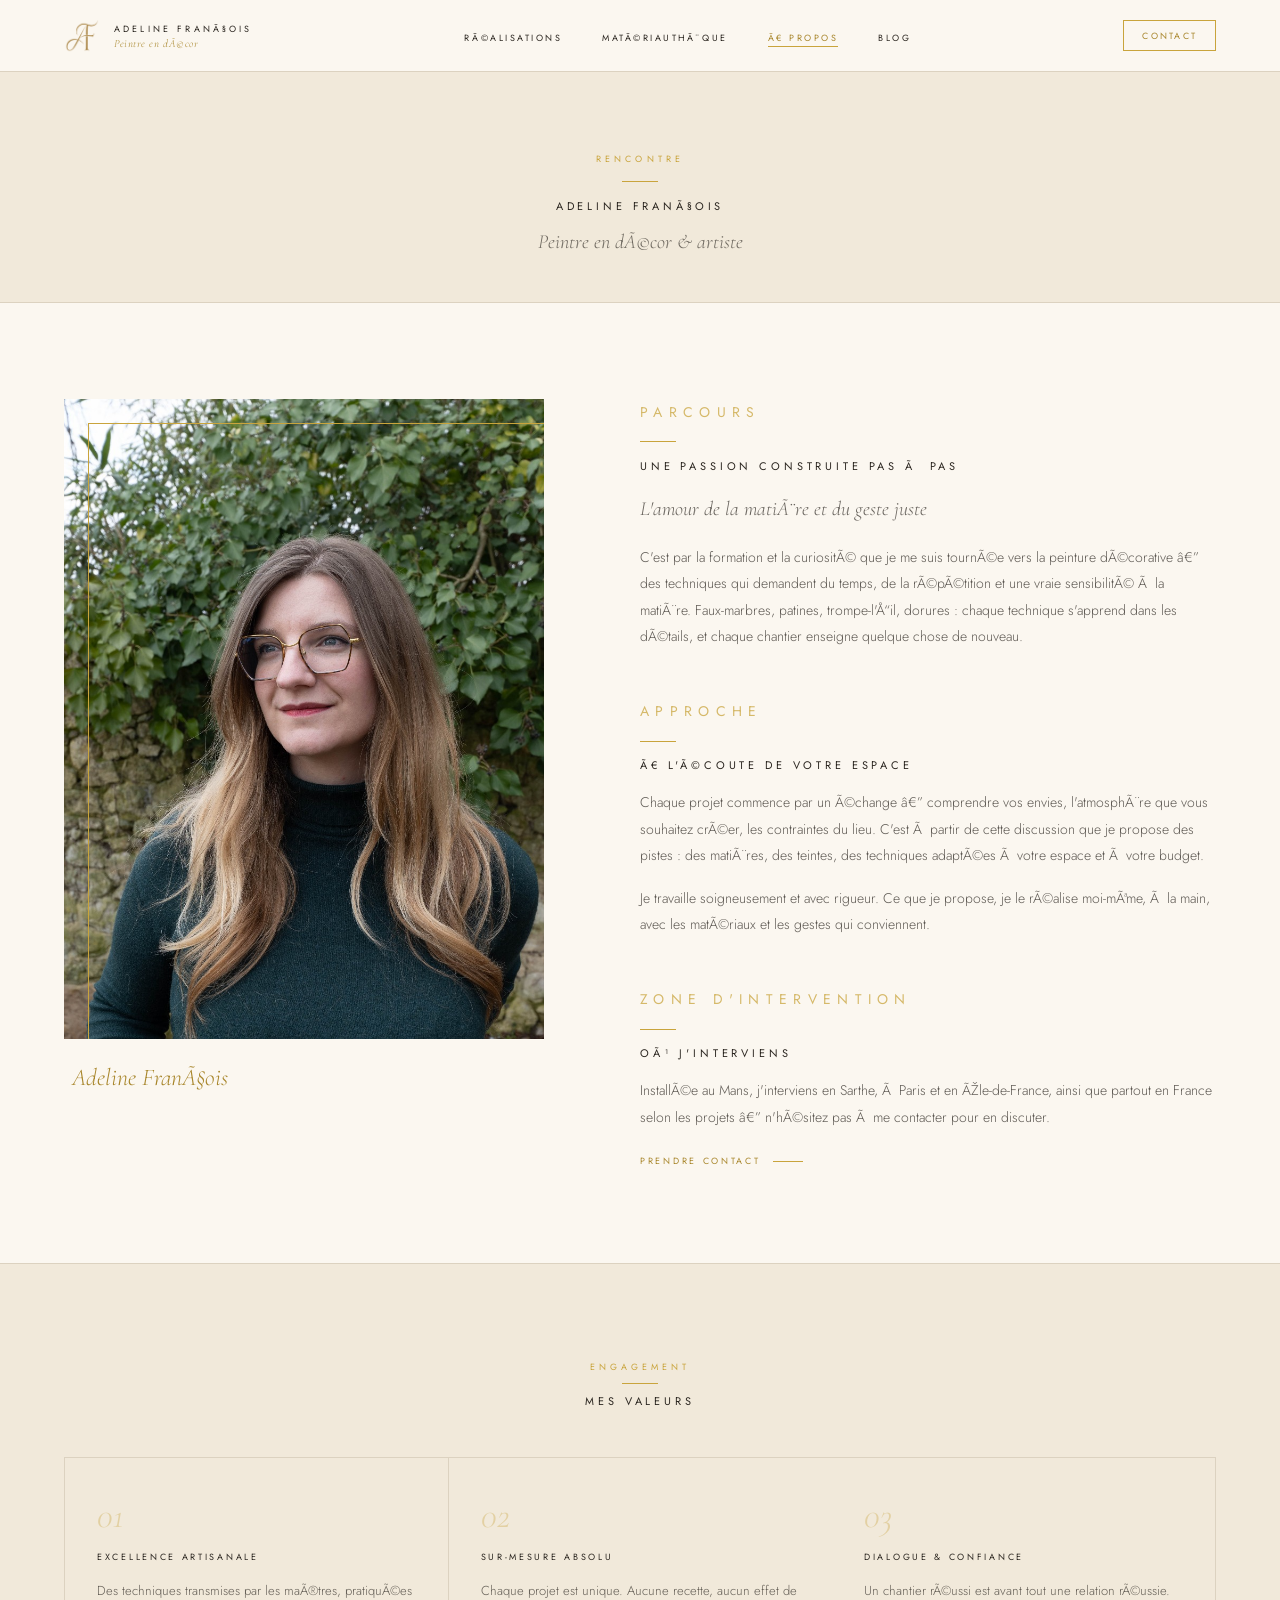
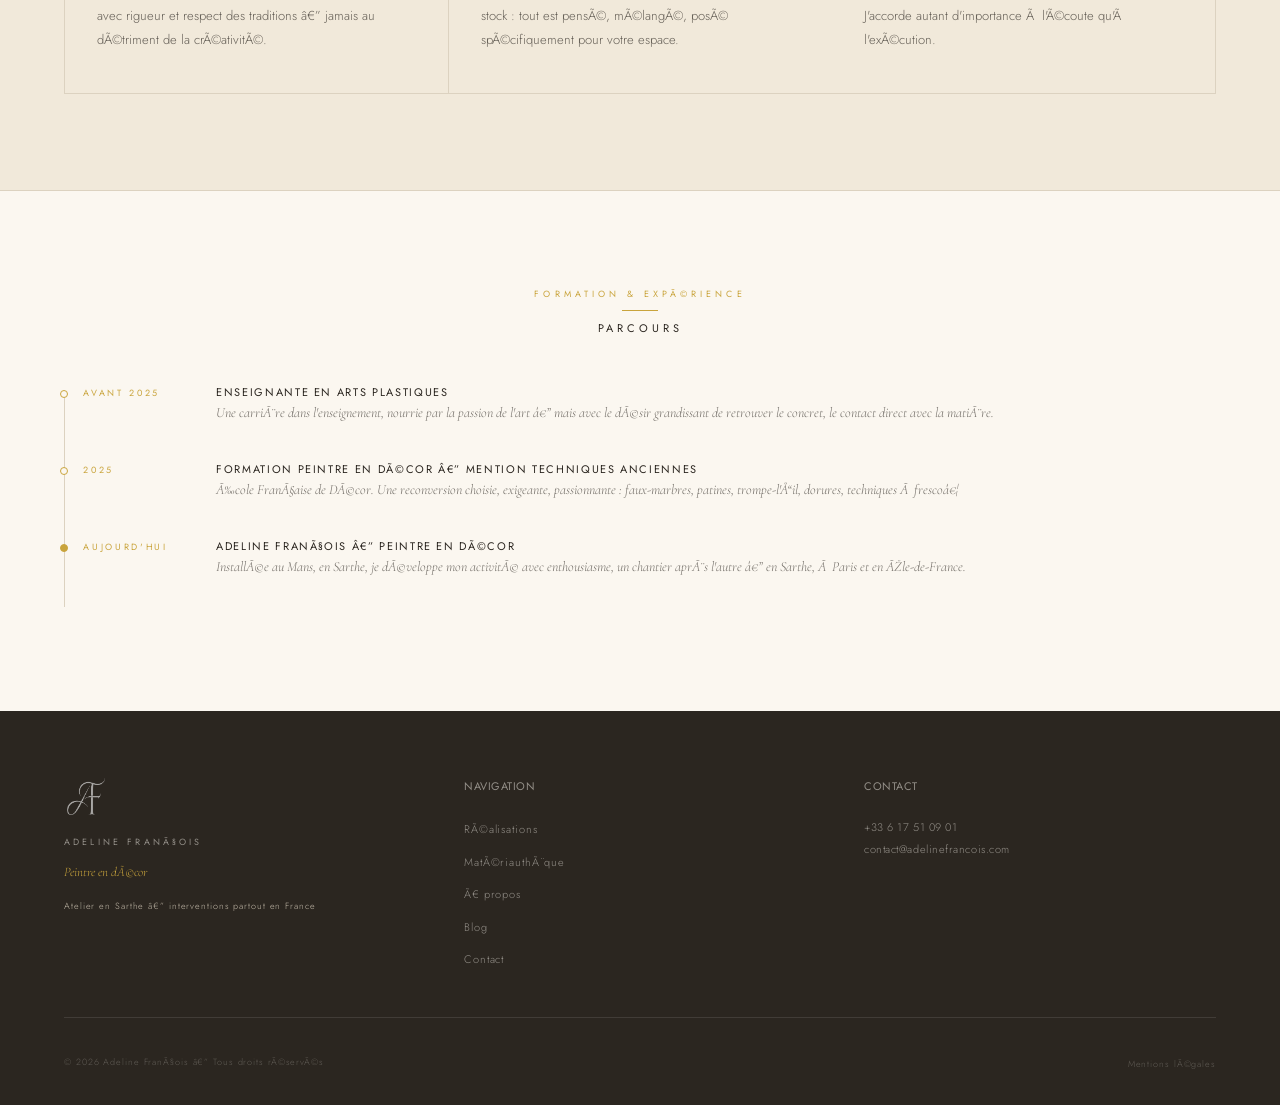
==== a-propos.html @ b9751986 "Add files via upload" ====
﻿<!DOCTYPE html>
<html lang="fr">
<head>
  <meta charset="UTF-8">
  <meta name="viewport" content="width=device-width, initial-scale=1.0">
  <title>Ã€ propos â€” Adeline FranÃ§ois, Peintre en dÃ©cor</title>
  <meta name="description" content="Adeline FranÃ§ois, peintre en dÃ©cor et artiste. Formation, parcours et philosophie au service de projets d'exception.">
  <link rel="icon" type="image/png" href="images/logo-or.png">
  <link rel="stylesheet" href="css/style.css">
  <style>
    .page-hero {
      margin-top: var(--nav-h);
      padding: 5rem var(--side) 3rem;
      background: var(--lin);
      border-bottom: 0.5px solid var(--greige);
      text-align: center;
      display: flex; flex-direction: column; align-items: center; gap: 1rem;
    }
    .apropos-main {
      padding: 6rem var(--side);
      background: var(--ivoire);
      display: grid;
      grid-template-columns: 1fr 1.2fr;
      gap: 6rem;
      align-items: start;
    }
    .apropos-photo-wrap {
      position: sticky;
      top: calc(var(--nav-h) + 2rem);
    }
    .apropos-photo-grande {
      aspect-ratio: 3/4;
      background: var(--lin);
      position: relative;
      overflow: hidden;
    }
    .apropos-photo-grande::after {
      content: '';
      position: absolute;
      top: 1.5rem; left: 1.5rem; right: -1.5rem; bottom: -1.5rem;
      border: 0.5px solid var(--or);
      pointer-events: none;
    }
    .apropos-texte {
      display: flex; flex-direction: column; gap: 3rem;
    }
    .apropos-bloc { display: flex; flex-direction: column; gap: 1rem; }
    .apropos-bloc p { font-size: 14px; line-height: 1.9; opacity: 0.75; }

    .valeurs {
      padding: 6rem var(--side);
      background: var(--lin);
      border-top: 0.5px solid var(--greige);
    }
    .valeurs-grid {
      display: grid;
      grid-template-columns: repeat(3, 1fr);
      gap: 0.5px;
      background: var(--greige);
      border: 0.5px solid var(--greige);
      margin-top: 3rem;
    }
    .valeur-card {
      background: var(--lin);
      padding: 2.5rem 2rem;
      display: flex; flex-direction: column; gap: 1rem;
    }
    .valeur-num {
      font-family: 'Cormorant Garamond', serif; font-style: italic;
      font-size: 36px; color: var(--or); opacity: 0.35; line-height: 1;
    }
    .valeur-titre { font-size: 9px; letter-spacing: 0.3em; text-transform: uppercase; font-weight: 400; color: var(--encre); }
    .valeur-texte { font-size: 13px; line-height: 1.9; opacity: 0.7; }

    .formations {
      padding: 6rem var(--side);
      background: var(--ivoire);
      border-top: 0.5px solid var(--greige);
    }
    .frise {
      margin-top: 3rem;
      display: flex; flex-direction: column; gap: 0;
      position: relative;
    }
    .frise::before {
      content: '';
      position: absolute;
      left: 0; top: 8px; bottom: 8px;
      width: 0.5px; background: var(--greige);
    }
    .frise-item {
      display: grid; grid-template-columns: 120px 1fr;
      gap: 2rem; padding: 0 0 2.5rem 0; position: relative;
    }
    .frise-annee {
      font-size: 9px; letter-spacing: 0.3em; color: var(--or);
      text-transform: uppercase; font-weight: 400;
      padding-top: 2px; padding-left: 1.2rem;
    }
    .frise-dot {
      position: absolute;
      left: -4px; top: 6px;
      width: 8px; height: 8px; border-radius: 50%;
      background: var(--ivoire); border: 0.5px solid var(--or);
    }
    .frise-contenu { display: flex; flex-direction: column; gap: 4px; }
    .frise-titre { font-size: 11px; letter-spacing: 0.15em; text-transform: uppercase; font-weight: 400; }
    .frise-detail { font-family: 'Cormorant Garamond', serif; font-style: italic; font-size: 14px; opacity: 0.65; }

    @media (max-width: 900px) {
      .apropos-main { grid-template-columns: 1fr; gap: 3rem; }
      .apropos-photo-wrap { position: static; }
      .valeurs-grid { grid-template-columns: 1fr; }
    }
  </style>
</head>
<body>

  <nav class="nav">
    <a href="index.html" class="nav-logo">
      <img src="images/logo-or.png" alt="Monogramme AF">
      <div class="nav-logo-text">
        <span>Adeline FranÃ§ois</span>
        <span>Peintre en dÃ©cor</span>
      </div>
    </a>
    <ul class="nav-links">
      <li><a href="realisations.html">RÃ©alisations</a></li>
      <li><a href="materiautheque.html">MatÃ©riauthÃ¨que</a></li>
      <li><a href="a-propos.html" class="active">Ã€ propos</a></li>
      <li><a href="blog.html">Blog</a></li>
    </ul>
    <a href="contact.html" class="nav-contact">Contact</a>
    <button class="nav-burger" aria-label="Menu"><span></span><span></span><span></span></button>
  </nav>
  <div class="nav-mobile">
    <a href="realisations.html">RÃ©alisations</a>
    <a href="materiautheque.html">MatÃ©riauthÃ¨que</a>
    <a href="a-propos.html">Ã€ propos</a>
    <a href="blog.html">Blog</a>
    <a href="contact.html">Contact</a>
  </div>

  <div class="page-hero">
    <p class="label fade-in">Rencontre</p>
    <div class="separateur"></div>
    <h1 class="titre-section fade-in">Adeline FranÃ§ois</h1>
    <p class="accent fade-in" style="font-size: 20px; opacity: 0.65;">Peintre en dÃ©cor &amp; artiste</p>
  </div>

  <section class="apropos-main">
    <div class="apropos-photo-wrap fade-in">
      <div class="apropos-photo-grande">
        <img src="images/A propos.jpg" alt="Adeline FranÃ§ois" style="width:100%;height:100%;object-fit:cover;display:block;">
      </div>
      <p class="apropos-signature" style="margin-top: 1.5rem; padding-left: 0.5rem; font-size: 24px;">Adeline FranÃ§ois</p>
    </div>

    <div class="apropos-texte">
      <div class="apropos-bloc fade-in">
        <p class="label">Parcours</p>
        <div class="or-line"></div>
        <h2 class="titre-section">Une passion construite pas Ã  pas</h2>
        <p class="accent" style="font-size: 20px; opacity: 0.7;">L'amour de la matiÃ¨re et du geste juste</p>
        <p>C'est par la formation et la curiositÃ© que je me suis tournÃ©e vers la peinture dÃ©corative â€” des techniques qui demandent du temps, de la rÃ©pÃ©tition et une vraie sensibilitÃ© Ã  la matiÃ¨re. Faux-marbres, patines, trompe-l'Å“il, dorures : chaque technique s'apprend dans les dÃ©tails, et chaque chantier enseigne quelque chose de nouveau.</p>
      </div>

      <div class="apropos-bloc fade-in">
        <p class="label">Approche</p>
        <div class="or-line"></div>
        <h2 class="titre-section">Ã€ l'Ã©coute de votre espace</h2>
        <p>Chaque projet commence par un Ã©change â€” comprendre vos envies, l'atmosphÃ¨re que vous souhaitez crÃ©er, les contraintes du lieu. C'est Ã  partir de cette discussion que je propose des pistes : des matiÃ¨res, des teintes, des techniques adaptÃ©es Ã  votre espace et Ã  votre budget.</p>
        <p>Je travaille soigneusement et avec rigueur. Ce que je propose, je le rÃ©alise moi-mÃªme, Ã  la main, avec les matÃ©riaux et les gestes qui conviennent.</p>
      </div>

      <div class="apropos-bloc fade-in">
        <p class="label">Zone d'intervention</p>
        <div class="or-line"></div>
        <h2 class="titre-section">OÃ¹ j'interviens</h2>
        <p>InstallÃ©e au Mans, j'interviens en Sarthe, Ã  Paris et en ÃŽle-de-France, ainsi que partout en France selon les projets â€” n'hÃ©sitez pas Ã  me contacter pour en discuter.</p>
        <a href="contact.html" class="btn-lien" style="margin-top: 0.5rem;">Prendre contact</a>
      </div>
    </div>
  </section>

  <section class="valeurs">
    <div class="section-header fade-in">
      <p class="label">Engagement</p>
      <div class="separateur"></div>
      <h2 class="titre-section">Mes valeurs</h2>
    </div>
    <div class="valeurs-grid">
      <div class="valeur-card fade-in">
        <div class="valeur-num">01</div>
        <h3 class="valeur-titre">Excellence artisanale</h3>
        <p class="valeur-texte">Des techniques transmises par les maÃ®tres, pratiquÃ©es avec rigueur et respect des traditions â€” jamais au dÃ©triment de la crÃ©ativitÃ©.</p>
      </div>
      <div class="valeur-card fade-in">
        <div class="valeur-num">02</div>
        <h3 class="valeur-titre">Sur-mesure absolu</h3>
        <p class="valeur-texte">Chaque projet est unique. Aucune recette, aucun effet de stock : tout est pensÃ©, mÃ©langÃ©, posÃ© spÃ©cifiquement pour votre espace.</p>
      </div>
      <div class="valeur-card fade-in">
        <div class="valeur-num">03</div>
        <h3 class="valeur-titre">Dialogue &amp; confiance</h3>
        <p class="valeur-texte">Un chantier rÃ©ussi est avant tout une relation rÃ©ussie. J'accorde autant d'importance Ã  l'Ã©coute qu'Ã  l'exÃ©cution.</p>
      </div>
    </div>
  </section>

  <section class="formations">
    <div class="section-header fade-in">
      <p class="label">Formation &amp; expÃ©rience</p>
      <div class="separateur"></div>
      <h2 class="titre-section">Parcours</h2>
    </div>
    <div class="frise">
      <div class="frise-item fade-in">
        <p class="frise-annee">Avant 2025</p>
        <div>
          <div class="frise-dot"></div>
          <div class="frise-contenu">
            <p class="frise-titre">Enseignante en arts plastiques</p>
            <p class="frise-detail">Une carriÃ¨re dans l'enseignement, nourrie par la passion de l'art â€” mais avec le dÃ©sir grandissant de retrouver le concret, le contact direct avec la matiÃ¨re.</p>
          </div>
        </div>
      </div>
      <div class="frise-item fade-in">
        <p class="frise-annee">2025</p>
        <div>
          <div class="frise-dot"></div>
          <div class="frise-contenu">
            <p class="frise-titre">Formation peintre en dÃ©cor â€” mention techniques anciennes</p>
            <p class="frise-detail">Ã‰cole FranÃ§aise de DÃ©cor. Une reconversion choisie, exigeante, passionnante : faux-marbres, patines, trompe-l'Å“il, dorures, techniques Ã  frescoâ€¦</p>
          </div>
        </div>
      </div>
      <div class="frise-item fade-in">
        <p class="frise-annee">Aujourd'hui</p>
        <div>
          <div class="frise-dot" style="background: var(--or);"></div>
          <div class="frise-contenu">
            <p class="frise-titre">Adeline FranÃ§ois â€” Peintre en dÃ©cor</p>
            <p class="frise-detail">InstallÃ©e au Mans, en Sarthe, je dÃ©veloppe mon activitÃ© avec enthousiasme, un chantier aprÃ¨s l'autre â€” en Sarthe, Ã  Paris et en ÃŽle-de-France.</p>
          </div>
        </div>
      </div>
    </div>
  </section>

  <footer>
    <div class="footer-top">
      <div class="footer-brand">
        <img src="images/logo-or.png" alt="Adeline FranÃ§ois" style="filter: brightness(0) invert(1); opacity: 0.6; width:44px; height:44px; object-fit:contain;">
        <p class="footer-brand-name">Adeline FranÃ§ois</p>
        <p class="footer-brand-tagline">Peintre en dÃ©cor</p>
        <p style="font-family:'Jost',sans-serif; font-size:9px; letter-spacing:0.1em; color:var(--greige); opacity:0.85; margin-top:3px;">Atelier en Sarthe â€” interventions partout en France</p>
      </div>
      <div class="footer-col">
        <p class="footer-col-titre">Navigation</p>
        <ul>
          <li><a href="realisations.html">RÃ©alisations</a></li>
          <li><a href="materiautheque.html">MatÃ©riauthÃ¨que</a></li>
          <li><a href="a-propos.html">Ã€ propos</a></li>
          <li><a href="blog.html">Blog</a></li>
          <li><a href="contact.html">Contact</a></li>
        </ul>
      </div>
      <div class="footer-col">
        <p class="footer-col-titre">Contact</p>
        <p>
          <a href="tel:+33617510901">+33 6 17 51 09 01</a><br>
          <a href="mailto:contact@adelinefrancois.com">contact@adelinefrancois.com</a>
        </p>
      </div>
    </div>
    <div class="footer-bottom">
      <p class="footer-copy">&copy; 2026 Adeline FranÃ§ois â€” Tous droits rÃ©servÃ©s</p>
      <div class="footer-legal"><a href="mentions-legales.html">Mentions lÃ©gales</a></div>
    </div>
  </footer>

  <script src="js/main.js"></script>
</body>
</html>
---- css/style.css ----
@import url('https://fonts.googleapis.com/css2?family=Jost:wght@300;400&family=Cormorant+Garamond:ital,wght@1,300;1,400&display=swap');

/* ── Variables ─────────────────────────────────────────── */
:root {
  --ivoire:    #FBF7F0;
  --lin:       #F1E9DA;
  --greige:    #DCD2C0;
  --or:        #C9A43C;
  --or-fonce:  #A8862B;
  --encre:     #2B2620;

  --nav-h: 72px;
  --side: clamp(1.5rem, 5vw, 4rem);
}

/* ── Reset ──────────────────────────────────────────────── */
*, *::before, *::after { box-sizing: border-box; margin: 0; padding: 0; }
html { scroll-behavior: smooth; }
body {
  font-family: 'Jost', sans-serif;
  font-weight: 300;
  color: var(--encre);
  background: var(--ivoire);
  -webkit-font-smoothing: antialiased;
}
img { display: block; width: 100%; height: 100%; object-fit: cover; }
a { color: inherit; text-decoration: none; }
ul { list-style: none; }

/* ── Typographie utilitaires ────────────────────────────── */
.label {
  font-size: 9px;
  letter-spacing: 0.45em;
  text-transform: uppercase;
  color: var(--or);
  font-weight: 400;
}
.titre-section {
  font-size: 11px;
  letter-spacing: 0.35em;
  text-transform: uppercase;
  font-weight: 400;
  color: var(--encre);
}
.accent {
  font-family: 'Cormorant Garamond', serif;
  font-style: italic;
  font-weight: 300;
}
.or-line {
  width: 36px;
  height: 0.5px;
  background: var(--or);
}

/* ── Navigation ─────────────────────────────────────────── */
.nav {
  position: fixed;
  top: 0; left: 0; right: 0;
  z-index: 100;
  height: var(--nav-h);
  display: flex;
  align-items: center;
  justify-content: space-between;
  padding: 0 var(--side);
  background: var(--ivoire);
  border-bottom: 0.5px solid var(--greige);
  transition: box-shadow 0.3s;
}
.nav.scrolled { box-shadow: 0 2px 20px rgba(43,38,32,0.06); }

.nav-logo {
  display: flex;
  align-items: center;
  gap: 14px;
}
.nav-logo img {
  width: 36px;
  height: 36px;
  object-fit: contain;
}
.nav-logo-text {
  display: flex;
  flex-direction: column;
  gap: 2px;
}
.nav-logo-text span:first-child {
  font-size: 9px;
  letter-spacing: 0.35em;
  font-weight: 400;
  color: var(--encre);
  text-transform: uppercase;
}
.nav-logo-text span:last-child {
  font-family: 'Cormorant Garamond', serif;
  font-style: italic;
  font-size: 11px;
  color: var(--or-fonce);
  letter-spacing: 0.05em;
}

.nav-links {
  display: flex;
  gap: 2.5rem;
  align-items: center;
}
.nav-links a {
  font-size: 9px;
  letter-spacing: 0.28em;
  text-transform: uppercase;
  font-weight: 400;
  color: var(--encre);
  position: relative;
  padding-bottom: 2px;
  transition: color 0.2s;
}
.nav-links a::after {
  content: '';
  position: absolute;
  bottom: 0; left: 0;
  width: 0; height: 0.5px;
  background: var(--or);
  transition: width 0.3s;
}
.nav-links a:hover { color: var(--or-fonce); }
.nav-links a:hover::after,
.nav-links a.active::after { width: 100%; }
.nav-links a.active { color: var(--or-fonce); }

.nav-contact {
  font-size: 9px;
  letter-spacing: 0.25em;
  text-transform: uppercase;
  font-weight: 400;
  color: var(--or-fonce);
  border: 0.5px solid var(--or);
  padding: 8px 18px;
  transition: background 0.2s, color 0.2s;
}
.nav-contact:hover {
  background: var(--or);
  color: var(--ivoire);
}

.nav-burger {
  display: none;
  flex-direction: column;
  gap: 5px;
  cursor: pointer;
  background: none;
  border: none;
  padding: 4px;
}
.nav-burger span {
  display: block;
  width: 22px;
  height: 0.5px;
  background: var(--encre);
  transition: transform 0.3s, opacity 0.3s;
}

/* ── Hero ───────────────────────────────────────────────── */
.hero {
  margin-top: var(--nav-h);
  display: grid;
  grid-template-columns: 1fr 1fr;
  min-height: calc(100vh - var(--nav-h));
}
.hero-left {
  display: flex;
  flex-direction: column;
  justify-content: center;
  padding: 5rem var(--side);
  gap: 1.5rem;
}
.hero-eyebrow {
  font-family: 'Cormorant Garamond', serif;
  font-style: italic;
  font-size: 16px;
  color: var(--or);
  letter-spacing: 0.04em;
}
.hero-titre {
  font-size: clamp(22px, 3vw, 36px);
  letter-spacing: 0.2em;
  font-weight: 300;
  line-height: 1.5;
  text-transform: uppercase;
  color: var(--encre);
}
.hero-desc {
  font-family: 'Cormorant Garamond', serif;
  font-style: italic;
  font-size: clamp(16px, 2vw, 20px);
  line-height: 1.7;
  color: var(--encre);
  opacity: 0.75;
  max-width: 400px;
}
.btn-lien {
  display: inline-flex;
  align-items: center;
  gap: 12px;
  font-size: 9px;
  letter-spacing: 0.3em;
  text-transform: uppercase;
  font-weight: 400;
  color: var(--or-fonce);
  width: fit-content;
  transition: gap 0.3s;
}
.btn-lien::after {
  content: '';
  display: block;
  width: 30px;
  height: 0.5px;
  background: var(--or);
  transition: width 0.3s;
}
.btn-lien:hover { gap: 18px; }
.btn-lien:hover::after { width: 44px; }

.hero-right {
  background: var(--lin);
  position: relative;
  overflow: hidden;
}
.hero-right img {
  width: 100%;
  height: 100%;
  object-fit: cover;
}
.hero-image-placeholder {
  width: 100%;
  height: 100%;
  display: flex;
  align-items: center;
  justify-content: center;
  background: var(--lin);
}
.hero-image-placeholder img.logo-watermark {
  width: 55%;
  height: auto;
  object-fit: contain;
  opacity: 0.15;
}

/* ── Section header centré ──────────────────────────────── */
.section-header {
  text-align: center;
  display: flex;
  flex-direction: column;
  align-items: center;
  gap: 0.6rem;
  margin-bottom: 3rem;
}
.section-header .accent {
  font-size: clamp(18px, 2.5vw, 24px);
  color: var(--encre);
  opacity: 0.6;
}

/* ── Séparateur or ──────────────────────────────────────── */
.separateur {
  width: 36px;
  height: 0.5px;
  background: var(--or);
  margin: 0 auto;
}

/* ── Section savoir-faire ───────────────────────────────── */
.section-savoir {
  padding: 6rem var(--side);
  background: var(--ivoire);
}
.savoir-grid {
  display: grid;
  grid-template-columns: repeat(2, 1fr);
  border: 0.5px solid var(--greige);
  gap: 0.5px;
  background: var(--greige);
}
.savoir-card {
  background: var(--ivoire);
  padding: 2.5rem 2rem;
  display: flex;
  flex-direction: column;
  gap: 1rem;
  transition: background 0.3s;
}
.savoir-card:hover { background: var(--lin); }
.savoir-num {
  font-family: 'Cormorant Garamond', serif;
  font-style: italic;
  font-size: 36px;
  color: var(--or);
  opacity: 0.4;
  line-height: 1;
}
.savoir-titre {
  font-size: 9px;
  letter-spacing: 0.3em;
  text-transform: uppercase;
  font-weight: 400;
  color: var(--encre);
}
.savoir-texte {
  font-size: 13px;
  line-height: 1.9;
  color: var(--encre);
  opacity: 0.7;
}

/* ── Section réalisations (aperçu) ─────────────────────── */
.section-realisations {
  padding: 6rem var(--side);
  background: var(--lin);
}
.galerie-home {
  display: grid;
  grid-template-columns: repeat(3, 1fr);
  gap: 3px;
}
.galerie-item {
  position: relative;
  overflow: hidden;
  background: var(--greige);
  aspect-ratio: 2/3;
}
.galerie-item img { transition: transform 0.6s ease; width: 100%; height: 100%; object-fit: cover; }
.galerie-item:hover img { transform: scale(1.04); }
.galerie-legende {
  position: absolute;
  bottom: 0; left: 0; right: 0;
  padding: 1.5rem 1.2rem 1rem;
  background: linear-gradient(transparent, rgba(43,38,32,0.55));
  opacity: 0;
  transition: opacity 0.3s;
}
.galerie-item:hover .galerie-legende { opacity: 1; }
.galerie-legende span {
  font-size: 9px;
  letter-spacing: 0.22em;
  color: var(--ivoire);
  text-transform: uppercase;
  font-weight: 400;
}
.galerie-placeholder {
  width: 100%;
  height: 100%;
  display: flex;
  align-items: center;
  justify-content: center;
  flex-direction: column;
  gap: 6px;
}
.galerie-placeholder span {
  font-size: 8px;
  letter-spacing: 0.25em;
  color: var(--or-fonce);
  opacity: 0.4;
  text-transform: uppercase;
}
.voir-plus {
  margin-top: 2.5rem;
  text-align: center;
}

/* ── Section matériauthèque ─────────────────────────────── */
.section-materiautheque {
  padding: 6rem var(--side);
  background: var(--lin);
  border-top: 0.5px solid var(--greige);
}
.mat-grid {
  display: grid;
  grid-template-columns: repeat(4, 1fr);
  gap: 2px;
  background: var(--greige);
  border: 0.5px solid var(--greige);
}
.mat-card {
  background: var(--ivoire);
  aspect-ratio: 3/4;
  position: relative;
  overflow: hidden;
  display: flex;
  flex-direction: column;
  justify-content: flex-end;
  transition: background 0.3s;
}
.mat-card-bg {
  position: absolute;
  inset: 0;
  background: var(--greige);
}
.mat-card-placeholder {
  position: absolute;
  inset: 0;
  display: flex;
  align-items: center;
  justify-content: center;
}
.mat-card-placeholder span {
  font-size: 7px;
  letter-spacing: 0.2em;
  color: var(--or-fonce);
  opacity: 0.4;
  text-transform: uppercase;
}
.mat-card-info {
  position: relative;
  padding: 1.2rem 1rem;
  background: var(--ivoire);
  border-top: 0.5px solid var(--greige);
}
.mat-card-nom {
  font-size: 9px;
  letter-spacing: 0.25em;
  text-transform: uppercase;
  font-weight: 400;
  color: var(--encre);
  margin-bottom: 3px;
}
.mat-card-desc {
  font-family: 'Cormorant Garamond', serif;
  font-style: italic;
  font-size: 12px;
  color: var(--encre);
  opacity: 0.6;
}

/* ── Section à propos ───────────────────────────────────── */
.section-apropos {
  padding: 6rem var(--side);
  background: var(--ivoire);
  display: grid;
  grid-template-columns: 1fr 1fr;
  gap: 5rem;
  align-items: center;
}
.apropos-photo {
  aspect-ratio: 3/4;
  background: var(--lin);
  position: relative;
  overflow: hidden;
}
.apropos-photo::after {
  content: '';
  position: absolute;
  top: 1.5rem; left: 1.5rem; right: -1.5rem; bottom: -1.5rem;
  border: 0.5px solid var(--or);
  z-index: 0;
  pointer-events: none;
}
.apropos-photo > * { position: relative; z-index: 1; }
.apropos-texte {
  display: flex;
  flex-direction: column;
  gap: 1.5rem;
}
.apropos-texte p {
  font-size: 14px;
  line-height: 1.9;
  opacity: 0.75;
}
.apropos-signature {
  font-family: 'Cormorant Garamond', serif;
  font-style: italic;
  font-size: 22px;
  color: var(--or-fonce);
}

/* ── Section blog ───────────────────────────────────────── */
.section-blog {
  padding: 6rem var(--side);
  background: var(--lin);
}
.blog-grid {
  display: grid;
  grid-template-columns: repeat(3, 1fr);
  gap: 2px;
  background: var(--greige);
  border: 0.5px solid var(--greige);
}
.blog-card {
  background: var(--ivoire);
  display: flex;
  flex-direction: column;
  transition: background 0.3s;
}
.blog-card:hover { background: #FBF7F0; }
.blog-card-img {
  aspect-ratio: 4/3;
  background: var(--greige);
  overflow: hidden;
  position: relative;
}
.blog-card-img img { transition: transform 0.5s ease; }
.blog-card:hover .blog-card-img img { transform: scale(1.04); }
.blog-card-body {
  padding: 1.5rem 1.5rem 2rem;
  display: flex;
  flex-direction: column;
  gap: 0.75rem;
  flex: 1;
}
.blog-date {
  font-size: 9px;
  letter-spacing: 0.25em;
  color: var(--or);
  text-transform: uppercase;
}
.blog-titre {
  font-size: 12px;
  letter-spacing: 0.1em;
  font-weight: 400;
  text-transform: uppercase;
  line-height: 1.6;
  color: var(--encre);
}
.blog-extrait {
  font-family: 'Cormorant Garamond', serif;
  font-style: italic;
  font-size: 14px;
  line-height: 1.7;
  color: var(--encre);
  opacity: 0.65;
  flex: 1;
}
.blog-lire {
  font-size: 8px;
  letter-spacing: 0.3em;
  text-transform: uppercase;
  color: var(--or-fonce);
  display: flex;
  align-items: center;
  gap: 8px;
  transition: gap 0.3s;
}
.blog-lire::after {
  content: '';
  display: block;
  width: 20px;
  height: 0.5px;
  background: var(--or);
  transition: width 0.3s;
}
.blog-card:hover .blog-lire { gap: 12px; }
.blog-card:hover .blog-lire::after { width: 32px; }

/* ── Section contact ────────────────────────────────────── */
.section-contact {
  padding: 6rem var(--side);
  background: var(--ivoire);
  display: grid;
  grid-template-columns: 1fr 1fr;
  gap: 5rem;
  align-items: start;
}
.contact-info {
  display: flex;
  flex-direction: column;
  gap: 2rem;
}
.contact-info p {
  font-family: 'Cormorant Garamond', serif;
  font-style: italic;
  font-size: clamp(18px, 2.5vw, 26px);
  line-height: 1.6;
  color: var(--encre);
  opacity: 0.8;
}
.contact-details {
  display: flex;
  flex-direction: column;
  gap: 0.75rem;
}
.contact-details a {
  font-size: 12px;
  letter-spacing: 0.08em;
  color: var(--encre);
  opacity: 0.7;
  transition: color 0.2s, opacity 0.2s;
}
.contact-details a:hover { color: var(--or-fonce); opacity: 1; }

.contact-form {
  display: flex;
  flex-direction: column;
  gap: 1.2rem;
}
.form-groupe {
  display: flex;
  flex-direction: column;
  gap: 6px;
}
.form-groupe label {
  font-size: 8px;
  letter-spacing: 0.35em;
  text-transform: uppercase;
  color: var(--encre);
  opacity: 0.6;
}
.form-groupe input,
.form-groupe textarea,
.form-groupe select {
  width: 100%;
  background: transparent;
  border: none;
  border-bottom: 0.5px solid var(--greige);
  padding: 10px 0;
  font-family: 'Jost', sans-serif;
  font-weight: 300;
  font-size: 14px;
  color: var(--encre);
  outline: none;
  transition: border-color 0.2s;
  -webkit-appearance: none;
  border-radius: 0;
}
.form-groupe input[type="checkbox"] {
  width: auto;
  height: auto;
  border: none;
  padding: 0;
  flex-shrink: 0;
}
.form-groupe input:focus,
.form-groupe textarea:focus,
.form-groupe select:focus {
  border-bottom-color: var(--or);
}
.form-groupe textarea {
  resize: none;
  height: 100px;
}
.form-groupe select {
  cursor: pointer;
  background-image: url("data:image/svg+xml,%3Csvg xmlns='http://www.w3.org/2000/svg' width='10' height='6'%3E%3Cpath d='M0 0l5 6 5-6z' fill='%23A8862B'/%3E%3C/svg%3E");
  background-repeat: no-repeat;
  background-position: right 4px center;
  padding-right: 20px;
}
.btn-envoyer {
  font-family: 'Jost', sans-serif;
  font-weight: 400;
  font-size: 9px;
  letter-spacing: 0.35em;
  text-transform: uppercase;
  color: var(--ivoire);
  background: var(--or-fonce);
  border: none;
  padding: 16px 32px;
  cursor: pointer;
  margin-top: 0.5rem;
  transition: background 0.2s;
  align-self: flex-start;
}
.btn-envoyer:hover { background: var(--or); }
.form-success {
  display: none;
  font-family: 'Cormorant Garamond', serif;
  font-style: italic;
  font-size: 16px;
  color: var(--or-fonce);
  padding: 1.5rem 0;
}

/* ── Footer ─────────────────────────────────────────────── */
footer {
  background: var(--encre);
  padding: 4rem var(--side) 2rem;
}
.footer-top {
  display: grid;
  grid-template-columns: 1fr 1fr 1fr;
  gap: 3rem;
  padding-bottom: 3rem;
  border-bottom: 0.5px solid rgba(255,255,255,0.1);
  margin-bottom: 2rem;
}
.footer-brand {
  display: flex;
  flex-direction: column;
  gap: 1rem;
}
.footer-brand img {
  width: 50px;
  height: 50px;
  object-fit: contain;
}
.footer-brand-name {
  font-size: 9px;
  letter-spacing: 0.35em;
  text-transform: uppercase;
  color: rgba(251,247,240,0.5);
  font-weight: 400;
}
.footer-brand-tagline {
  font-family: 'Cormorant Garamond', serif;
  font-style: italic;
  font-size: 13px;
  color: var(--or);
}
.footer-col-titre {
  font-size: 8px;
  letter-spacing: 0.4em;
  text-transform: uppercase;
  color: var(--or);
  margin-bottom: 1.2rem;
  font-weight: 400;
}
.footer-col ul {
  display: flex;
  flex-direction: column;
  gap: 0.6rem;
}
.footer-col ul a {
  font-size: 11px;
  letter-spacing: 0.08em;
  color: rgba(251,247,240,0.5);
  transition: color 0.2s;
}
.footer-col ul a:hover { color: var(--ivoire); }
.footer-col p {
  font-size: 11px;
  letter-spacing: 0.05em;
  color: rgba(251,247,240,0.5);
  line-height: 2;
}
.footer-col p a { color: rgba(251,247,240,0.5); transition: color 0.2s; }
.footer-col p a:hover { color: var(--ivoire); }
.footer-bottom {
  display: flex;
  justify-content: space-between;
  align-items: center;
}
.footer-copy {
  font-size: 9px;
  letter-spacing: 0.1em;
  color: rgba(251,247,240,0.25);
}
.footer-legal a {
  font-size: 9px;
  letter-spacing: 0.1em;
  color: rgba(251,247,240,0.25);
  transition: color 0.2s;
}
.footer-legal a:hover { color: rgba(251,247,240,0.5); }

/* ── Responsive ─────────────────────────────────────────── */
@media (max-width: 900px) {
  .nav-links, .nav-contact { display: none; }
  .nav-burger { display: flex; }

  .hero { grid-template-columns: 1fr; min-height: auto; }
  .hero-right { min-height: 50vw; }

  .savoir-grid { grid-template-columns: 1fr; }
  .galerie-home {
    grid-template-columns: 1fr 1fr;
  }
  .galerie-item:first-child { grid-row: auto; }

  .mat-grid { grid-template-columns: repeat(2, 1fr); }
  .section-apropos { grid-template-columns: 1fr; }
  .blog-grid { grid-template-columns: 1fr; }
  .section-contact { grid-template-columns: 1fr; gap: 3rem; }
  .footer-top { grid-template-columns: 1fr; gap: 2rem; }
}

/* ── Menu mobile ─────────────────────────────────────────── */
.nav-mobile {
  position: fixed;
  top: var(--nav-h); left: 0; right: 0;
  background: var(--ivoire);
  border-bottom: 0.5px solid var(--greige);
  padding: 2rem var(--side);
  display: flex;
  flex-direction: column;
  gap: 1.5rem;
  transform: translateY(-110%);
  transition: transform 0.35s ease;
  z-index: 99;
}
.nav-mobile.ouvert { transform: translateY(0); }
.nav-mobile a {
  font-size: 10px;
  letter-spacing: 0.3em;
  text-transform: uppercase;
  font-weight: 400;
  color: var(--encre);
  transition: color 0.2s;
}
.nav-mobile a:hover { color: var(--or-fonce); }

/* ── Animation entrée ────────────────────────────────────── */
.fade-in {
  opacity: 0;
  transform: translateY(20px);
  transition: opacity 0.7s ease, transform 0.7s ease;
}
.fade-in.visible {
  opacity: 1;
  transform: translateY(0);
}
</style>
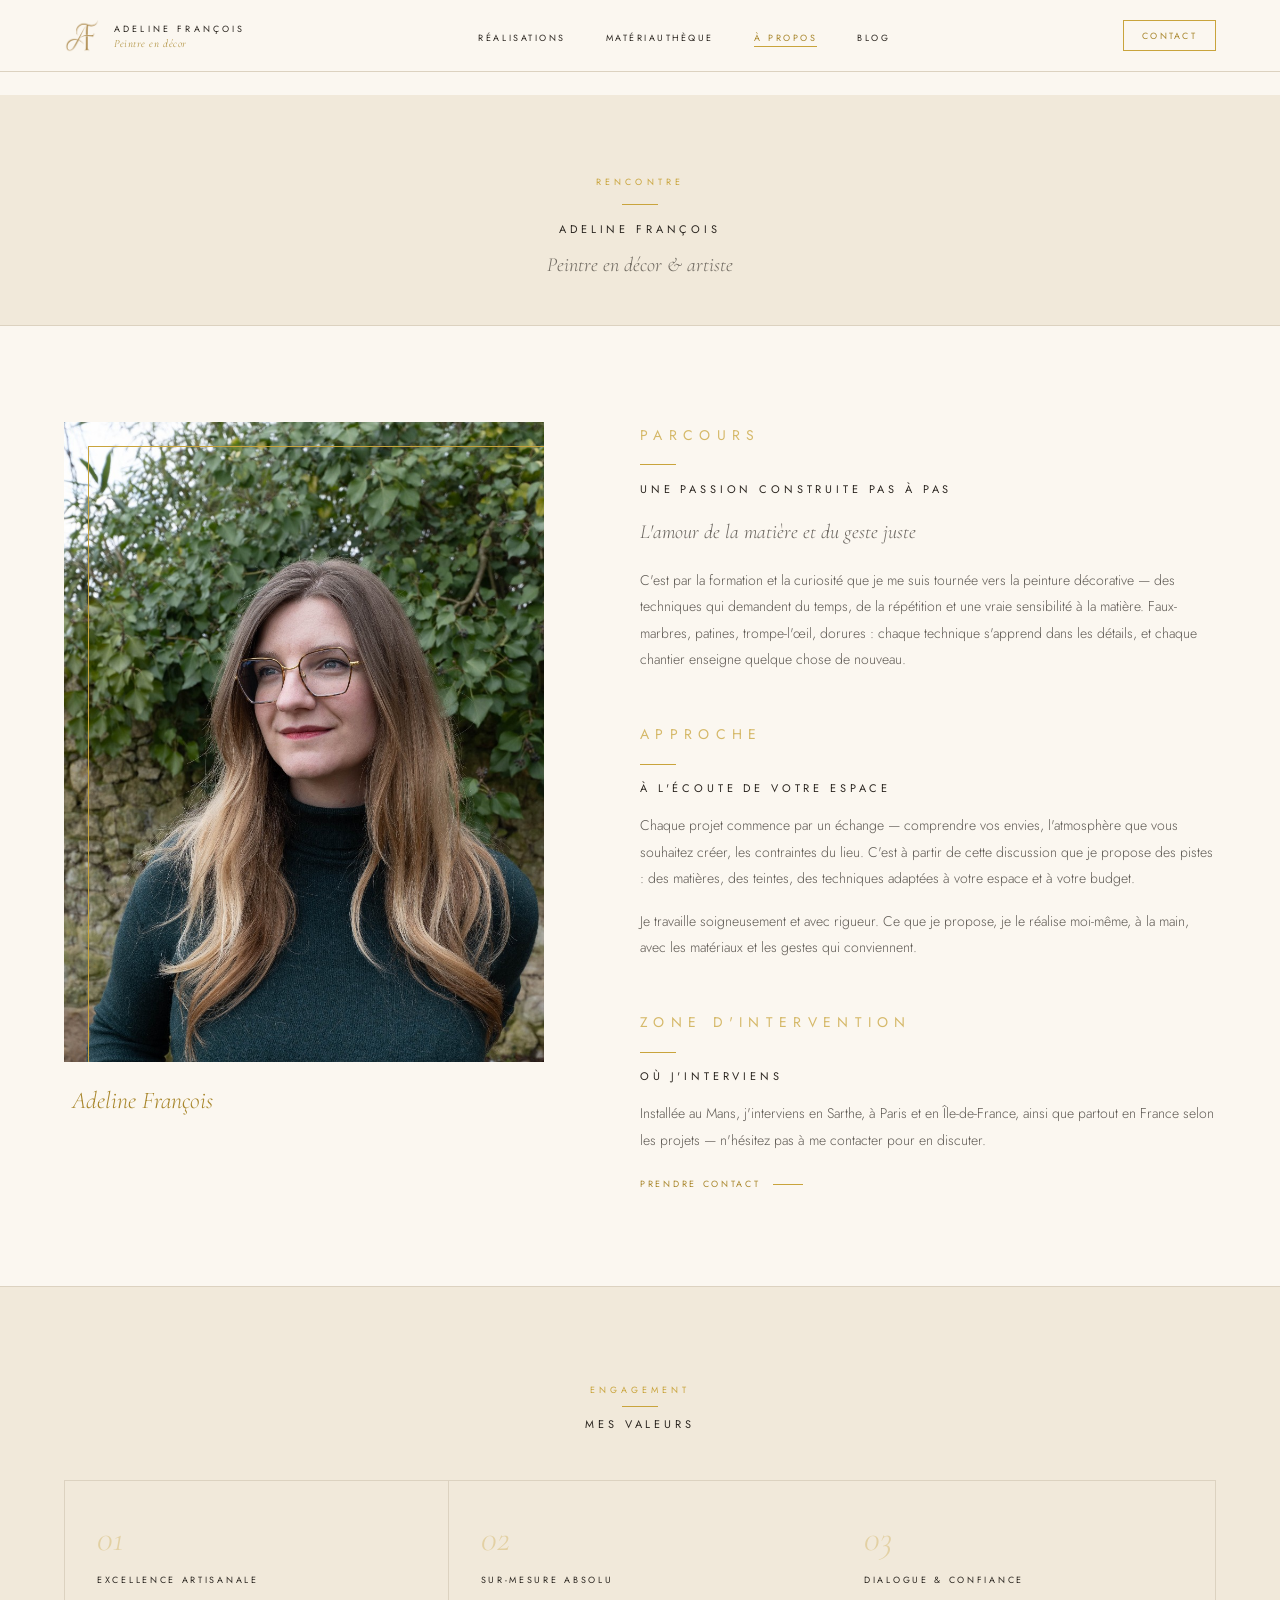
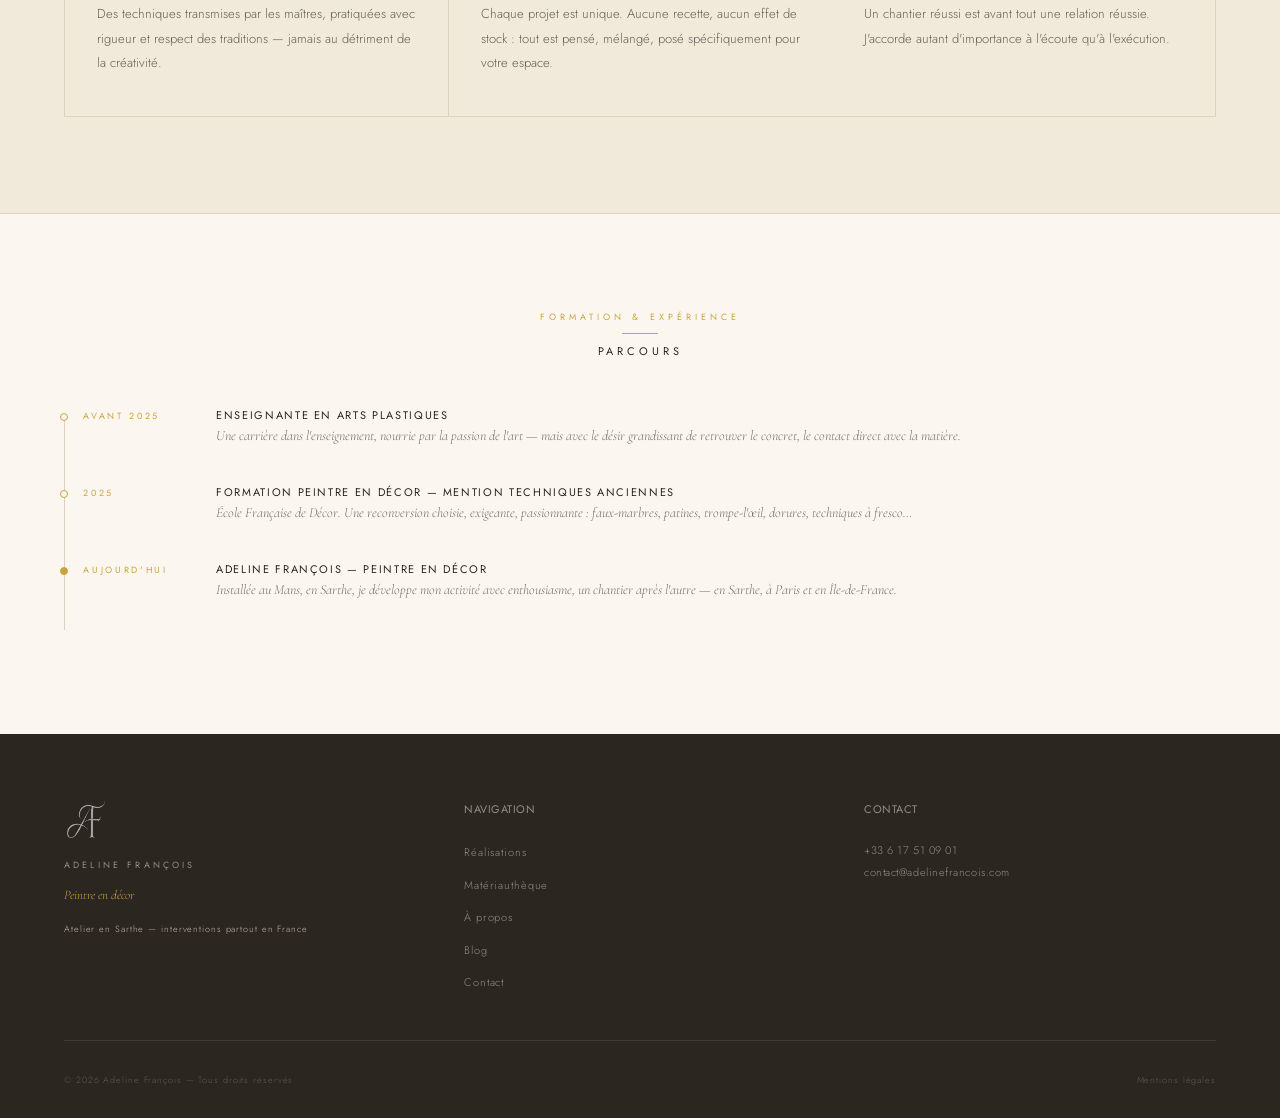
==== commit ef4cfee1: "Add files via upload" ====
--- a/a-propos.html
+++ b/a-propos.html
@@ -1,10 +1,10 @@
-﻿<!DOCTYPE html>
+﻿?<!DOCTYPE html>
 <html lang="fr">
 <head>
   <meta charset="UTF-8">
   <meta name="viewport" content="width=device-width, initial-scale=1.0">
-  <title>Ã€ propos â€” Adeline FranÃ§ois, Peintre en dÃ©cor</title>
-  <meta name="description" content="Adeline FranÃ§ois, peintre en dÃ©cor et artiste. Formation, parcours et philosophie au service de projets d'exception.">
+  <title>À propos — Adeline François, Peintre en décor</title>
+  <meta name="description" content="Adeline François, peintre en décor et artiste. Formation, parcours et philosophie au service de projets d'exception.">
   <link rel="icon" type="image/png" href="images/logo-or.png">
   <link rel="stylesheet" href="css/style.css">
   <style>
@@ -120,23 +120,23 @@
     <a href="index.html" class="nav-logo">
       <img src="images/logo-or.png" alt="Monogramme AF">
       <div class="nav-logo-text">
-        <span>Adeline FranÃ§ois</span>
-        <span>Peintre en dÃ©cor</span>
+        <span>Adeline François</span>
+        <span>Peintre en décor</span>
       </div>
     </a>
     <ul class="nav-links">
-      <li><a href="realisations.html">RÃ©alisations</a></li>
-      <li><a href="materiautheque.html">MatÃ©riauthÃ¨que</a></li>
-      <li><a href="a-propos.html" class="active">Ã€ propos</a></li>
+      <li><a href="realisations.html">Réalisations</a></li>
+      <li><a href="materiautheque.html">Matériauthèque</a></li>
+      <li><a href="a-propos.html" class="active">À propos</a></li>
       <li><a href="blog.html">Blog</a></li>
     </ul>
     <a href="contact.html" class="nav-contact">Contact</a>
     <button class="nav-burger" aria-label="Menu"><span></span><span></span><span></span></button>
   </nav>
   <div class="nav-mobile">
-    <a href="realisations.html">RÃ©alisations</a>
-    <a href="materiautheque.html">MatÃ©riauthÃ¨que</a>
-    <a href="a-propos.html">Ã€ propos</a>
+    <a href="realisations.html">Réalisations</a>
+    <a href="materiautheque.html">Matériauthèque</a>
+    <a href="a-propos.html">À propos</a>
     <a href="blog.html">Blog</a>
     <a href="contact.html">Contact</a>
   </div>
@@ -144,40 +144,40 @@
   <div class="page-hero">
     <p class="label fade-in">Rencontre</p>
     <div class="separateur"></div>
-    <h1 class="titre-section fade-in">Adeline FranÃ§ois</h1>
-    <p class="accent fade-in" style="font-size: 20px; opacity: 0.65;">Peintre en dÃ©cor &amp; artiste</p>
+    <h1 class="titre-section fade-in">Adeline François</h1>
+    <p class="accent fade-in" style="font-size: 20px; opacity: 0.65;">Peintre en décor &amp; artiste</p>
   </div>
 
   <section class="apropos-main">
     <div class="apropos-photo-wrap fade-in">
       <div class="apropos-photo-grande">
-        <img src="images/A propos.jpg" alt="Adeline FranÃ§ois" style="width:100%;height:100%;object-fit:cover;display:block;">
-      </div>
-      <p class="apropos-signature" style="margin-top: 1.5rem; padding-left: 0.5rem; font-size: 24px;">Adeline FranÃ§ois</p>
+        <img src="images/A propos.jpg" alt="Adeline François" style="width:100%;height:100%;object-fit:cover;display:block;">
+      </div>
+      <p class="apropos-signature" style="margin-top: 1.5rem; padding-left: 0.5rem; font-size: 24px;">Adeline François</p>
     </div>
 
     <div class="apropos-texte">
       <div class="apropos-bloc fade-in">
         <p class="label">Parcours</p>
         <div class="or-line"></div>
-        <h2 class="titre-section">Une passion construite pas Ã  pas</h2>
-        <p class="accent" style="font-size: 20px; opacity: 0.7;">L'amour de la matiÃ¨re et du geste juste</p>
-        <p>C'est par la formation et la curiositÃ© que je me suis tournÃ©e vers la peinture dÃ©corative â€” des techniques qui demandent du temps, de la rÃ©pÃ©tition et une vraie sensibilitÃ© Ã  la matiÃ¨re. Faux-marbres, patines, trompe-l'Å“il, dorures : chaque technique s'apprend dans les dÃ©tails, et chaque chantier enseigne quelque chose de nouveau.</p>
+        <h2 class="titre-section">Une passion construite pas à pas</h2>
+        <p class="accent" style="font-size: 20px; opacity: 0.7;">L'amour de la matière et du geste juste</p>
+        <p>C'est par la formation et la curiosité que je me suis tournée vers la peinture décorative — des techniques qui demandent du temps, de la répétition et une vraie sensibilité à la matière. Faux-marbres, patines, trompe-l'œil, dorures : chaque technique s'apprend dans les détails, et chaque chantier enseigne quelque chose de nouveau.</p>
       </div>
 
       <div class="apropos-bloc fade-in">
         <p class="label">Approche</p>
         <div class="or-line"></div>
-        <h2 class="titre-section">Ã€ l'Ã©coute de votre espace</h2>
-        <p>Chaque projet commence par un Ã©change â€” comprendre vos envies, l'atmosphÃ¨re que vous souhaitez crÃ©er, les contraintes du lieu. C'est Ã  partir de cette discussion que je propose des pistes : des matiÃ¨res, des teintes, des techniques adaptÃ©es Ã  votre espace et Ã  votre budget.</p>
-        <p>Je travaille soigneusement et avec rigueur. Ce que je propose, je le rÃ©alise moi-mÃªme, Ã  la main, avec les matÃ©riaux et les gestes qui conviennent.</p>
+        <h2 class="titre-section">À l'écoute de votre espace</h2>
+        <p>Chaque projet commence par un échange — comprendre vos envies, l'atmosphère que vous souhaitez créer, les contraintes du lieu. C'est à partir de cette discussion que je propose des pistes : des matières, des teintes, des techniques adaptées à votre espace et à votre budget.</p>
+        <p>Je travaille soigneusement et avec rigueur. Ce que je propose, je le réalise moi-même, à la main, avec les matériaux et les gestes qui conviennent.</p>
       </div>
 
       <div class="apropos-bloc fade-in">
         <p class="label">Zone d'intervention</p>
         <div class="or-line"></div>
-        <h2 class="titre-section">OÃ¹ j'interviens</h2>
-        <p>InstallÃ©e au Mans, j'interviens en Sarthe, Ã  Paris et en ÃŽle-de-France, ainsi que partout en France selon les projets â€” n'hÃ©sitez pas Ã  me contacter pour en discuter.</p>
+        <h2 class="titre-section">Où j'interviens</h2>
+        <p>Installée au Mans, j'interviens en Sarthe, à Paris et en Île-de-France, ainsi que partout en France selon les projets — n'hésitez pas à me contacter pour en discuter.</p>
         <a href="contact.html" class="btn-lien" style="margin-top: 0.5rem;">Prendre contact</a>
       </div>
     </div>
@@ -193,24 +193,24 @@
       <div class="valeur-card fade-in">
         <div class="valeur-num">01</div>
         <h3 class="valeur-titre">Excellence artisanale</h3>
-        <p class="valeur-texte">Des techniques transmises par les maÃ®tres, pratiquÃ©es avec rigueur et respect des traditions â€” jamais au dÃ©triment de la crÃ©ativitÃ©.</p>
+        <p class="valeur-texte">Des techniques transmises par les maîtres, pratiquées avec rigueur et respect des traditions — jamais au détriment de la créativité.</p>
       </div>
       <div class="valeur-card fade-in">
         <div class="valeur-num">02</div>
         <h3 class="valeur-titre">Sur-mesure absolu</h3>
-        <p class="valeur-texte">Chaque projet est unique. Aucune recette, aucun effet de stock : tout est pensÃ©, mÃ©langÃ©, posÃ© spÃ©cifiquement pour votre espace.</p>
+        <p class="valeur-texte">Chaque projet est unique. Aucune recette, aucun effet de stock : tout est pensé, mélangé, posé spécifiquement pour votre espace.</p>
       </div>
       <div class="valeur-card fade-in">
         <div class="valeur-num">03</div>
         <h3 class="valeur-titre">Dialogue &amp; confiance</h3>
-        <p class="valeur-texte">Un chantier rÃ©ussi est avant tout une relation rÃ©ussie. J'accorde autant d'importance Ã  l'Ã©coute qu'Ã  l'exÃ©cution.</p>
+        <p class="valeur-texte">Un chantier réussi est avant tout une relation réussie. J'accorde autant d'importance à l'écoute qu'à l'exécution.</p>
       </div>
     </div>
   </section>
 
   <section class="formations">
     <div class="section-header fade-in">
-      <p class="label">Formation &amp; expÃ©rience</p>
+      <p class="label">Formation &amp; expérience</p>
       <div class="separateur"></div>
       <h2 class="titre-section">Parcours</h2>
     </div>
@@ -221,7 +221,7 @@
           <div class="frise-dot"></div>
           <div class="frise-contenu">
             <p class="frise-titre">Enseignante en arts plastiques</p>
-            <p class="frise-detail">Une carriÃ¨re dans l'enseignement, nourrie par la passion de l'art â€” mais avec le dÃ©sir grandissant de retrouver le concret, le contact direct avec la matiÃ¨re.</p>
+            <p class="frise-detail">Une carrière dans l'enseignement, nourrie par la passion de l'art — mais avec le désir grandissant de retrouver le concret, le contact direct avec la matière.</p>
           </div>
         </div>
       </div>
@@ -230,8 +230,8 @@
         <div>
           <div class="frise-dot"></div>
           <div class="frise-contenu">
-            <p class="frise-titre">Formation peintre en dÃ©cor â€” mention techniques anciennes</p>
-            <p class="frise-detail">Ã‰cole FranÃ§aise de DÃ©cor. Une reconversion choisie, exigeante, passionnante : faux-marbres, patines, trompe-l'Å“il, dorures, techniques Ã  frescoâ€¦</p>
+            <p class="frise-titre">Formation peintre en décor — mention techniques anciennes</p>
+            <p class="frise-detail">École Française de Décor. Une reconversion choisie, exigeante, passionnante : faux-marbres, patines, trompe-l'œil, dorures, techniques à fresco…</p>
           </div>
         </div>
       </div>
@@ -240,8 +240,8 @@
         <div>
           <div class="frise-dot" style="background: var(--or);"></div>
           <div class="frise-contenu">
-            <p class="frise-titre">Adeline FranÃ§ois â€” Peintre en dÃ©cor</p>
-            <p class="frise-detail">InstallÃ©e au Mans, en Sarthe, je dÃ©veloppe mon activitÃ© avec enthousiasme, un chantier aprÃ¨s l'autre â€” en Sarthe, Ã  Paris et en ÃŽle-de-France.</p>
+            <p class="frise-titre">Adeline François — Peintre en décor</p>
+            <p class="frise-detail">Installée au Mans, en Sarthe, je développe mon activité avec enthousiasme, un chantier après l'autre — en Sarthe, à Paris et en Île-de-France.</p>
           </div>
         </div>
       </div>
@@ -251,17 +251,17 @@
   <footer>
     <div class="footer-top">
       <div class="footer-brand">
-        <img src="images/logo-or.png" alt="Adeline FranÃ§ois" style="filter: brightness(0) invert(1); opacity: 0.6; width:44px; height:44px; object-fit:contain;">
-        <p class="footer-brand-name">Adeline FranÃ§ois</p>
-        <p class="footer-brand-tagline">Peintre en dÃ©cor</p>
-        <p style="font-family:'Jost',sans-serif; font-size:9px; letter-spacing:0.1em; color:var(--greige); opacity:0.85; margin-top:3px;">Atelier en Sarthe â€” interventions partout en France</p>
+        <img src="images/logo-or.png" alt="Adeline François" style="filter: brightness(0) invert(1); opacity: 0.6; width:44px; height:44px; object-fit:contain;">
+        <p class="footer-brand-name">Adeline François</p>
+        <p class="footer-brand-tagline">Peintre en décor</p>
+        <p style="font-family:'Jost',sans-serif; font-size:9px; letter-spacing:0.1em; color:var(--greige); opacity:0.85; margin-top:3px;">Atelier en Sarthe — interventions partout en France</p>
       </div>
       <div class="footer-col">
         <p class="footer-col-titre">Navigation</p>
         <ul>
-          <li><a href="realisations.html">RÃ©alisations</a></li>
-          <li><a href="materiautheque.html">MatÃ©riauthÃ¨que</a></li>
-          <li><a href="a-propos.html">Ã€ propos</a></li>
+          <li><a href="realisations.html">Réalisations</a></li>
+          <li><a href="materiautheque.html">Matériauthèque</a></li>
+          <li><a href="a-propos.html">À propos</a></li>
           <li><a href="blog.html">Blog</a></li>
           <li><a href="contact.html">Contact</a></li>
         </ul>
@@ -275,8 +275,8 @@
       </div>
     </div>
     <div class="footer-bottom">
-      <p class="footer-copy">&copy; 2026 Adeline FranÃ§ois â€” Tous droits rÃ©servÃ©s</p>
-      <div class="footer-legal"><a href="mentions-legales.html">Mentions lÃ©gales</a></div>
+      <p class="footer-copy">&copy; 2026 Adeline François — Tous droits réservés</p>
+      <div class="footer-legal"><a href="mentions-legales.html">Mentions légales</a></div>
     </div>
   </footer>
 
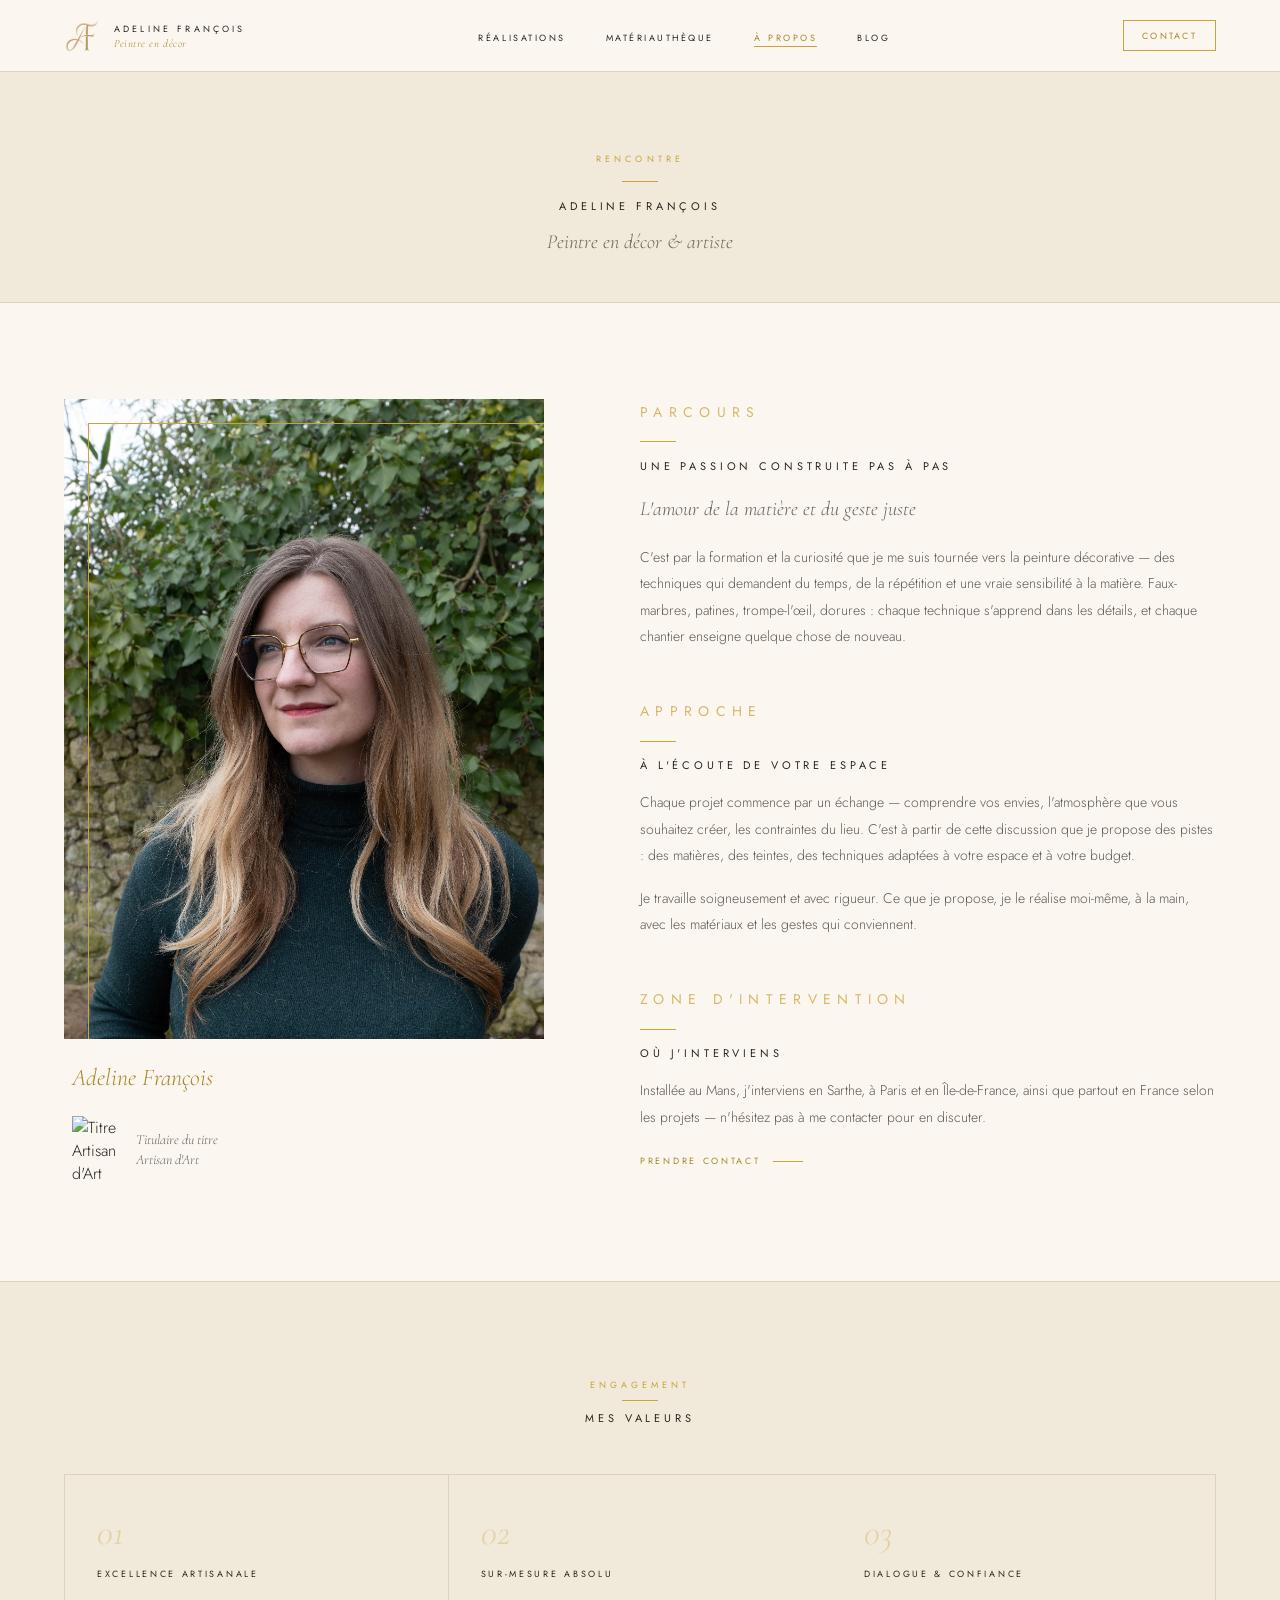
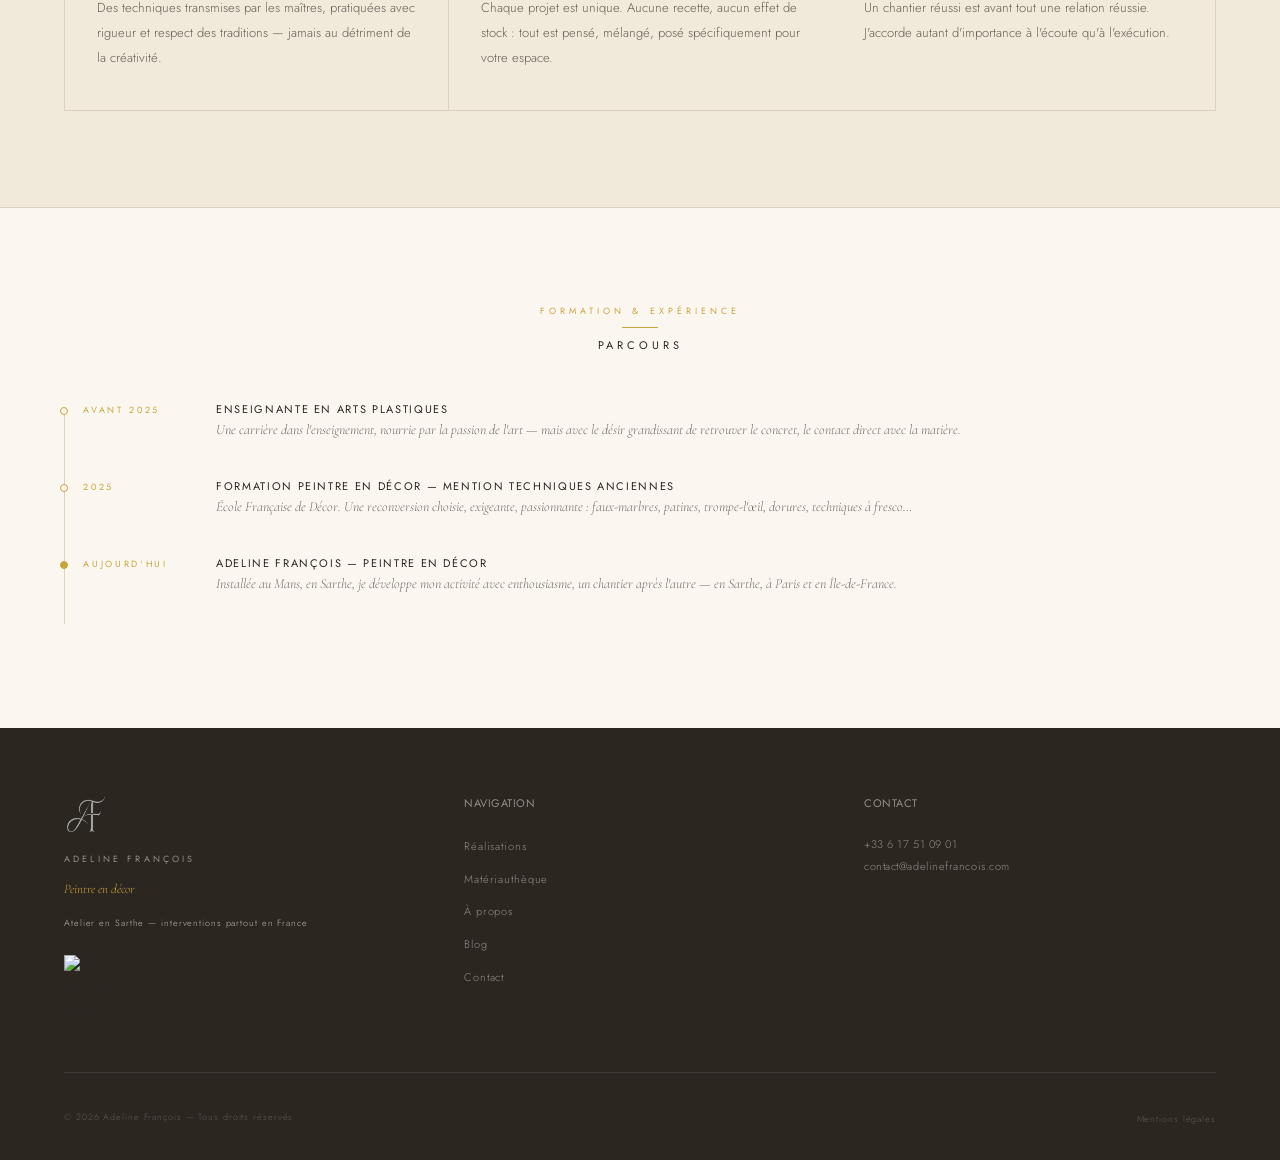
==== commit f85df88a: "Add files via upload" ====
--- a/a-propos.html
+++ b/a-propos.html
@@ -1,4 +1,4 @@
-﻿?<!DOCTYPE html>
+<!DOCTYPE html>
 <html lang="fr">
 <head>
   <meta charset="UTF-8">
@@ -6,6 +6,10 @@
   <title>À propos — Adeline François, Peintre en décor</title>
   <meta name="description" content="Adeline François, peintre en décor et artiste. Formation, parcours et philosophie au service de projets d'exception.">
   <link rel="icon" type="image/png" href="images/logo-or.png">
+  <link rel="preconnect" href="https://fonts.googleapis.com">
+  <link rel="preconnect" href="https://fonts.gstatic.com" crossorigin>
+  <link href="https://fonts.googleapis.com/css2?family=Jost:wght@300;400&family=Cormorant+Garamond:ital,wght@1,300;1,400&display=swap" rel="stylesheet">
+  <link rel="preload" href="css/style.css" as="style">
   <link rel="stylesheet" href="css/style.css">
   <style>
     .page-hero {
@@ -113,6 +117,7 @@
       .valeurs-grid { grid-template-columns: 1fr; }
     }
   </style>
+<script>document.documentElement.className="ready";</script>
 </head>
 <body>
 
@@ -154,6 +159,10 @@
         <img src="images/A propos.jpg" alt="Adeline François" style="width:100%;height:100%;object-fit:cover;display:block;">
       </div>
       <p class="apropos-signature" style="margin-top: 1.5rem; padding-left: 0.5rem; font-size: 24px;">Adeline François</p>
+      <div style="display:flex; align-items:center; gap:0.85rem; margin-top:1.5rem; padding-left:0.5rem;">
+        <img src="images/logo-artisan-art.png" alt="Titre Artisan d'Art" style="width:50px; height:auto; object-fit:contain; flex-shrink:0;">
+        <p style="font-family:'Cormorant Garamond',serif; font-style:italic; font-size:14px; color:var(--encre); opacity:0.7; line-height:1.4;">Titulaire du titre<br>Artisan d'Art</p>
+      </div>
     </div>
 
     <div class="apropos-texte">
@@ -255,6 +264,7 @@
         <p class="footer-brand-name">Adeline François</p>
         <p class="footer-brand-tagline">Peintre en décor</p>
         <p style="font-family:'Jost',sans-serif; font-size:9px; letter-spacing:0.1em; color:var(--greige); opacity:0.85; margin-top:3px;">Atelier en Sarthe — interventions partout en France</p>
+        <img src="images/logo-artisan-art.png" alt="Titre Artisan d'Art" style="width:44px; height:auto; object-fit:contain; display:block; margin-top:10px;">
       </div>
       <div class="footer-col">
         <p class="footer-col-titre">Navigation</p>
@@ -283,4 +293,4 @@
   <script src="js/main.js"></script>
 </body>
 </html>
-
+
--- a/css/style.css
+++ b/css/style.css
@@ -161,16 +161,16 @@
 
 /* ── Hero ───────────────────────────────────────────────── */
 .hero {
-  margin-top: var(--nav-h);
   display: grid;
   grid-template-columns: 1fr 1fr;
-  min-height: calc(100vh - var(--nav-h));
+  min-height: 100vh;
 }
 .hero-left {
   display: flex;
   flex-direction: column;
   justify-content: center;
   padding: 5rem var(--side);
+  padding-top: calc(var(--nav-h) + 3rem);
   gap: 1.5rem;
 }
 .hero-eyebrow {
--- a/css/style.css
+++ b/css/style.css
@@ -161,16 +161,16 @@
 
 /* ── Hero ───────────────────────────────────────────────── */
 .hero {
-  margin-top: var(--nav-h);
   display: grid;
   grid-template-columns: 1fr 1fr;
-  min-height: calc(100vh - var(--nav-h));
+  min-height: 100vh;
 }
 .hero-left {
   display: flex;
   flex-direction: column;
   justify-content: center;
   padding: 5rem var(--side);
+  padding-top: calc(var(--nav-h) + 3rem);
   gap: 1.5rem;
 }
 .hero-eyebrow {
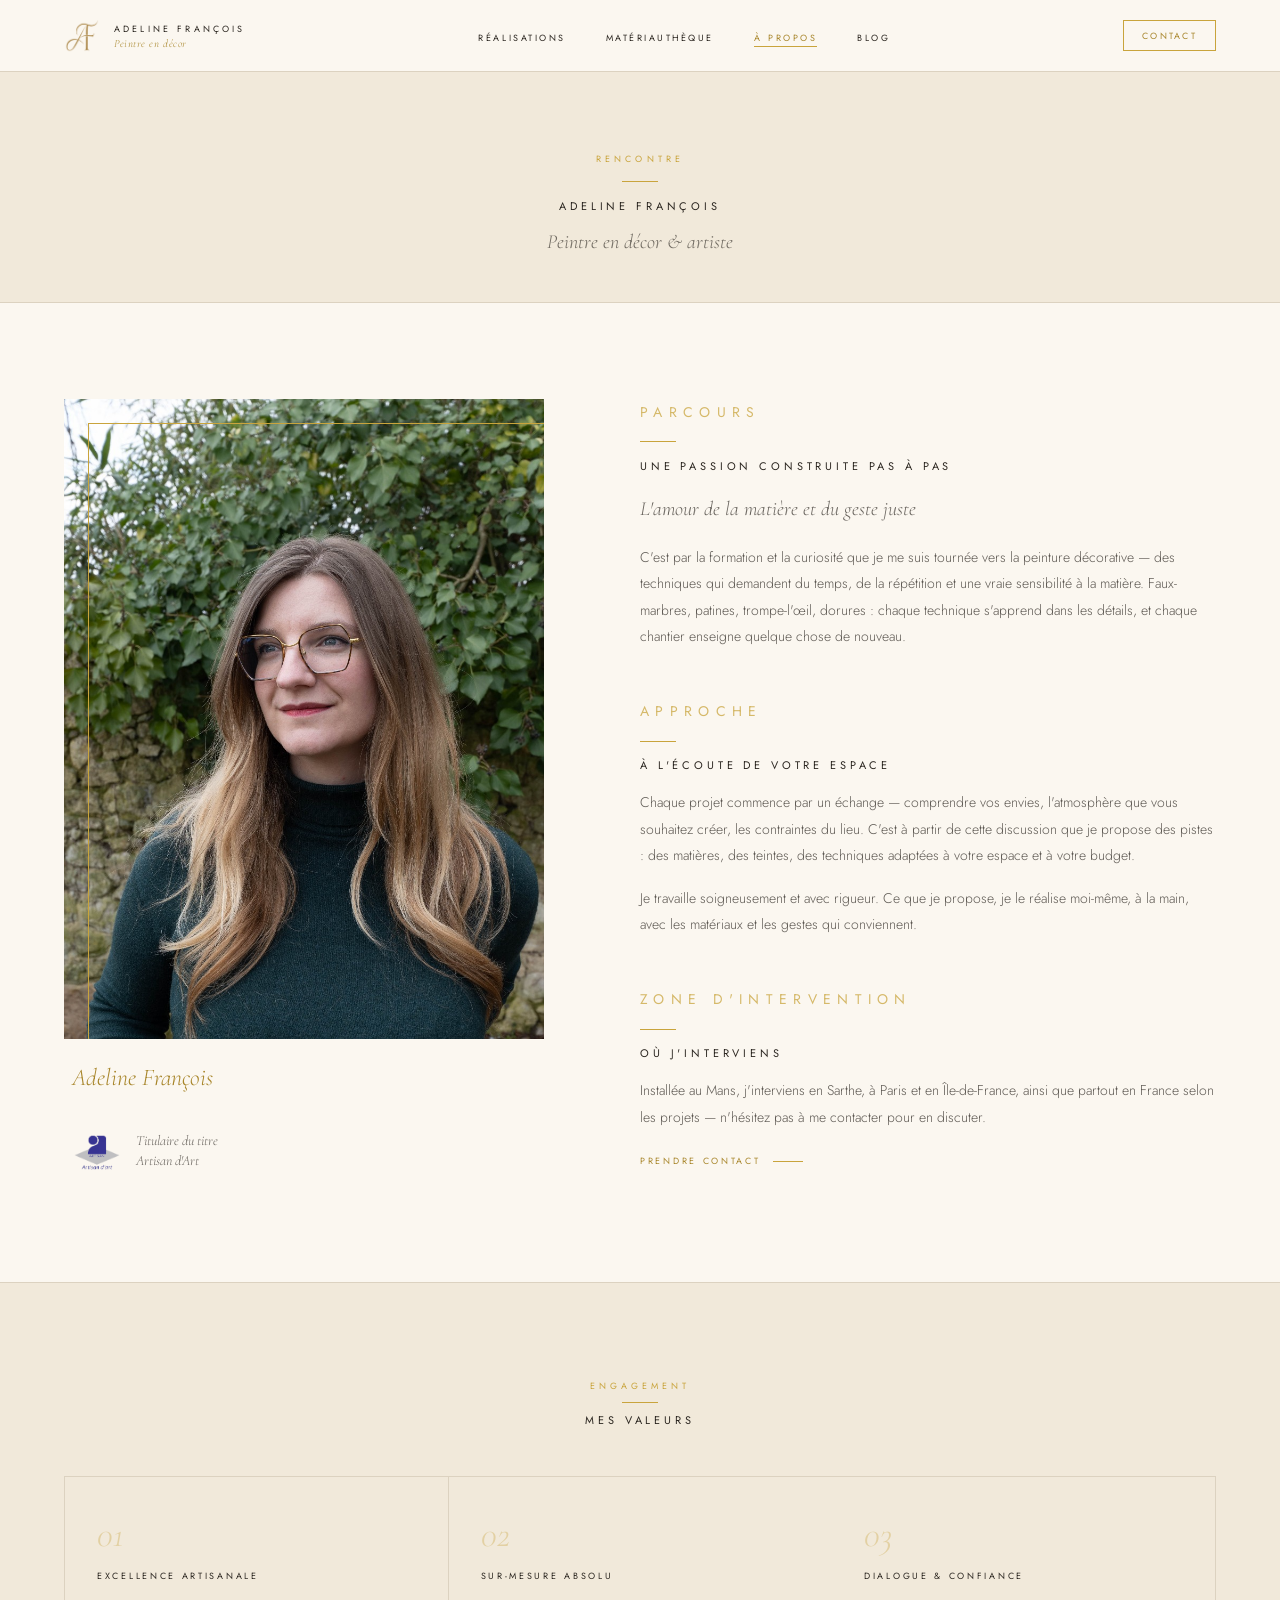
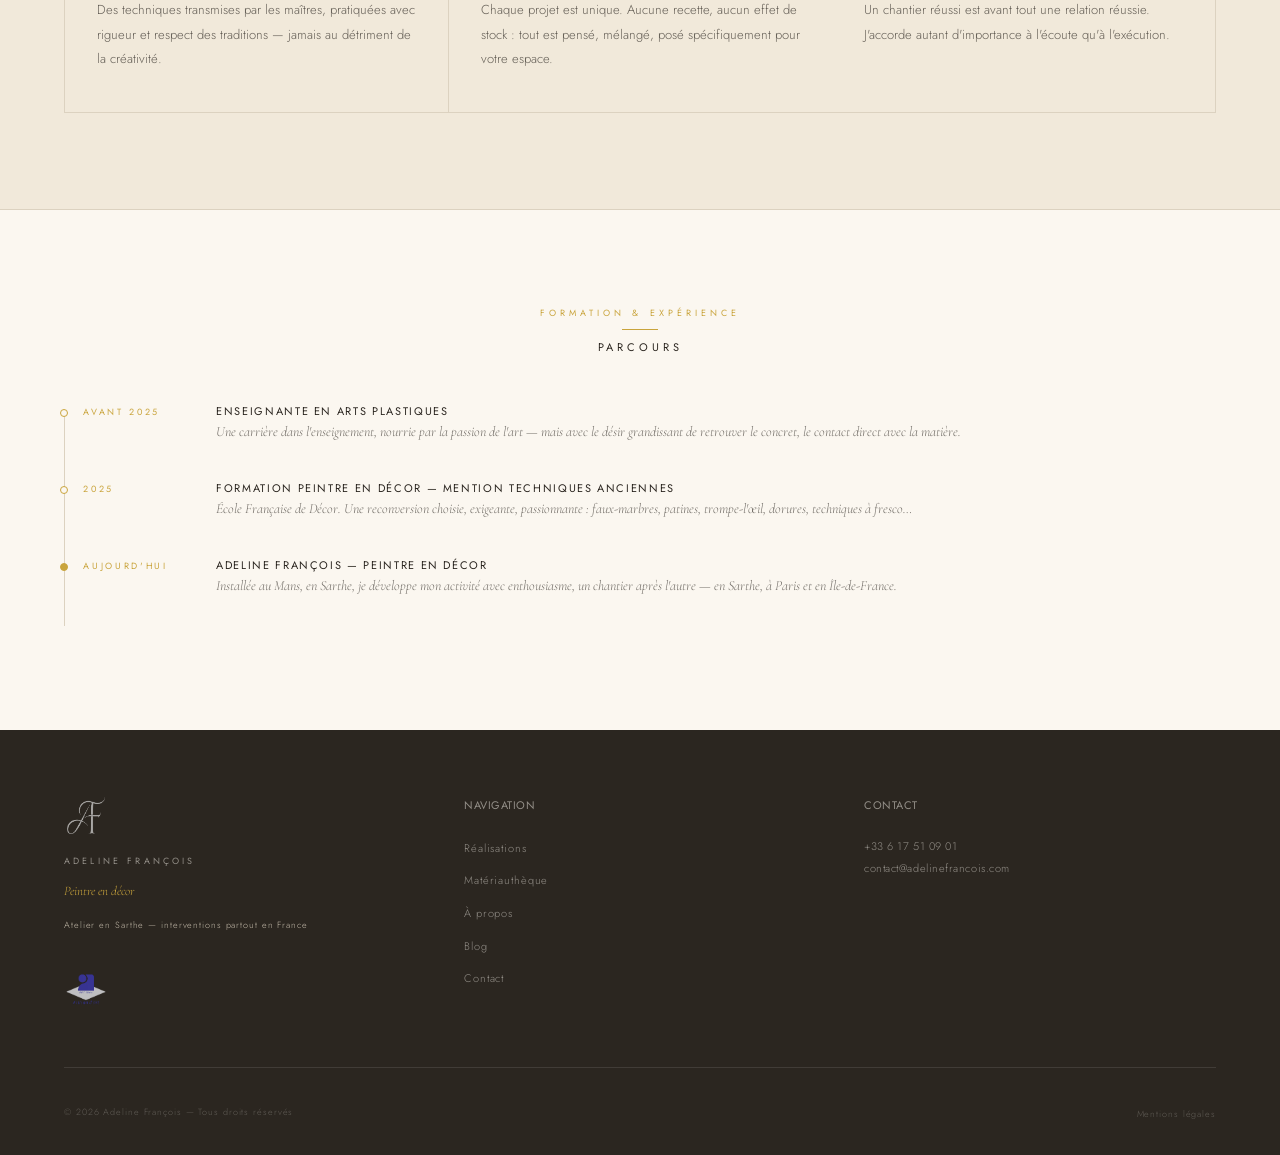
==== commit 3e1477ac: "Add files via upload" ====
--- a/a-propos.html
+++ b/a-propos.html
@@ -1,4 +1,4 @@
-<!DOCTYPE html>
+﻿<!DOCTYPE html>
 <html lang="fr">
 <head>
   <meta charset="UTF-8">
@@ -11,6 +11,13 @@
   <link href="https://fonts.googleapis.com/css2?family=Jost:wght@300;400&family=Cormorant+Garamond:ital,wght@1,300;1,400&display=swap" rel="stylesheet">
   <link rel="preload" href="css/style.css" as="style">
   <link rel="stylesheet" href="css/style.css">
+  <link rel="canonical" href="https://adelinefrancois.com/a-propos">
+  <meta property="og:type" content="website">
+  <meta property="og:locale" content="fr_FR">
+  <meta property="og:url" content="https://adelinefrancois.com/a-propos">
+  <meta property="og:title" content="À propos — Adeline François, Peintre en décor">
+  <meta property="og:description" content="Adeline François, peintre en décor et artiste. Formation, parcours et philosophie au service de projets d'exception.">
+  <meta property="og:image" content="https://adelinefrancois.com/images/accueil-sgraffito-soleil.jpg">
   <style>
     .page-hero {
       margin-top: var(--nav-h);
@@ -122,7 +129,7 @@
 <body>
 
   <nav class="nav">
-    <a href="index.html" class="nav-logo">
+    <a href="/" class="nav-logo">
       <img src="images/logo-or.png" alt="Monogramme AF">
       <div class="nav-logo-text">
         <span>Adeline François</span>
@@ -130,20 +137,20 @@
       </div>
     </a>
     <ul class="nav-links">
-      <li><a href="realisations.html">Réalisations</a></li>
-      <li><a href="materiautheque.html">Matériauthèque</a></li>
-      <li><a href="a-propos.html" class="active">À propos</a></li>
-      <li><a href="blog.html">Blog</a></li>
+      <li><a href="/realisations">Réalisations</a></li>
+      <li><a href="/materiautheque">Matériauthèque</a></li>
+      <li><a href="/a-propos" class="active">À propos</a></li>
+      <li><a href="/blog">Blog</a></li>
     </ul>
-    <a href="contact.html" class="nav-contact">Contact</a>
+    <a href="/contact" class="nav-contact">Contact</a>
     <button class="nav-burger" aria-label="Menu"><span></span><span></span><span></span></button>
   </nav>
   <div class="nav-mobile">
-    <a href="realisations.html">Réalisations</a>
-    <a href="materiautheque.html">Matériauthèque</a>
-    <a href="a-propos.html">À propos</a>
-    <a href="blog.html">Blog</a>
-    <a href="contact.html">Contact</a>
+    <a href="/realisations">Réalisations</a>
+    <a href="/materiautheque">Matériauthèque</a>
+    <a href="/a-propos">À propos</a>
+    <a href="/blog">Blog</a>
+    <a href="/contact">Contact</a>
   </div>
 
   <div class="page-hero">
@@ -187,7 +194,7 @@
         <div class="or-line"></div>
         <h2 class="titre-section">Où j'interviens</h2>
         <p>Installée au Mans, j'interviens en Sarthe, à Paris et en Île-de-France, ainsi que partout en France selon les projets — n'hésitez pas à me contacter pour en discuter.</p>
-        <a href="contact.html" class="btn-lien" style="margin-top: 0.5rem;">Prendre contact</a>
+        <a href="/contact" class="btn-lien" style="margin-top: 0.5rem;">Prendre contact</a>
       </div>
     </div>
   </section>
@@ -269,11 +276,11 @@
       <div class="footer-col">
         <p class="footer-col-titre">Navigation</p>
         <ul>
-          <li><a href="realisations.html">Réalisations</a></li>
-          <li><a href="materiautheque.html">Matériauthèque</a></li>
-          <li><a href="a-propos.html">À propos</a></li>
-          <li><a href="blog.html">Blog</a></li>
-          <li><a href="contact.html">Contact</a></li>
+          <li><a href="/realisations">Réalisations</a></li>
+          <li><a href="/materiautheque">Matériauthèque</a></li>
+          <li><a href="/a-propos">À propos</a></li>
+          <li><a href="/blog">Blog</a></li>
+          <li><a href="/contact">Contact</a></li>
         </ul>
       </div>
       <div class="footer-col">
@@ -286,7 +293,7 @@
     </div>
     <div class="footer-bottom">
       <p class="footer-copy">&copy; 2026 Adeline François — Tous droits réservés</p>
-      <div class="footer-legal"><a href="mentions-legales.html">Mentions légales</a></div>
+      <div class="footer-legal"><a href="/mentions-legales">Mentions légales</a></div>
     </div>
   </footer>
 
--- a/css/style.css
+++ b/css/style.css
@@ -1,4 +1,6 @@
-@import url('https://fonts.googleapis.com/css2?family=Jost:wght@300;400&family=Cormorant+Garamond:ital,wght@1,300;1,400&display=swap');
+/* ── Anti-FOUC ──────────────────────────────────────────── */
+html { visibility: hidden; }
+html.ready { visibility: visible; }
 
 /* ── Variables ─────────────────────────────────────────── */
 :root {
@@ -275,7 +277,7 @@
 }
 .savoir-grid {
   display: grid;
-  grid-template-columns: repeat(2, 1fr);
+  grid-template-columns: 1fr 1fr 1fr;
   border: 0.5px solid var(--greige);
   gap: 0.5px;
   background: var(--greige);
@@ -329,6 +331,7 @@
 }
 .galerie-item img { transition: transform 0.6s ease; width: 100%; height: 100%; object-fit: cover; }
 .galerie-item:hover img { transform: scale(1.04); }
+.galerie-home .galerie-item { aspect-ratio: 4/3; }
 .galerie-legende {
   position: absolute;
   bottom: 0; left: 0; right: 0;
--- a/css/style.css
+++ b/css/style.css
@@ -1,4 +1,6 @@
-@import url('https://fonts.googleapis.com/css2?family=Jost:wght@300;400&family=Cormorant+Garamond:ital,wght@1,300;1,400&display=swap');
+/* ── Anti-FOUC ──────────────────────────────────────────── */
+html { visibility: hidden; }
+html.ready { visibility: visible; }
 
 /* ── Variables ─────────────────────────────────────────── */
 :root {
@@ -275,7 +277,7 @@
 }
 .savoir-grid {
   display: grid;
-  grid-template-columns: repeat(2, 1fr);
+  grid-template-columns: 1fr 1fr 1fr;
   border: 0.5px solid var(--greige);
   gap: 0.5px;
   background: var(--greige);
@@ -329,6 +331,7 @@
 }
 .galerie-item img { transition: transform 0.6s ease; width: 100%; height: 100%; object-fit: cover; }
 .galerie-item:hover img { transform: scale(1.04); }
+.galerie-home .galerie-item { aspect-ratio: 4/3; }
 .galerie-legende {
   position: absolute;
   bottom: 0; left: 0; right: 0;
